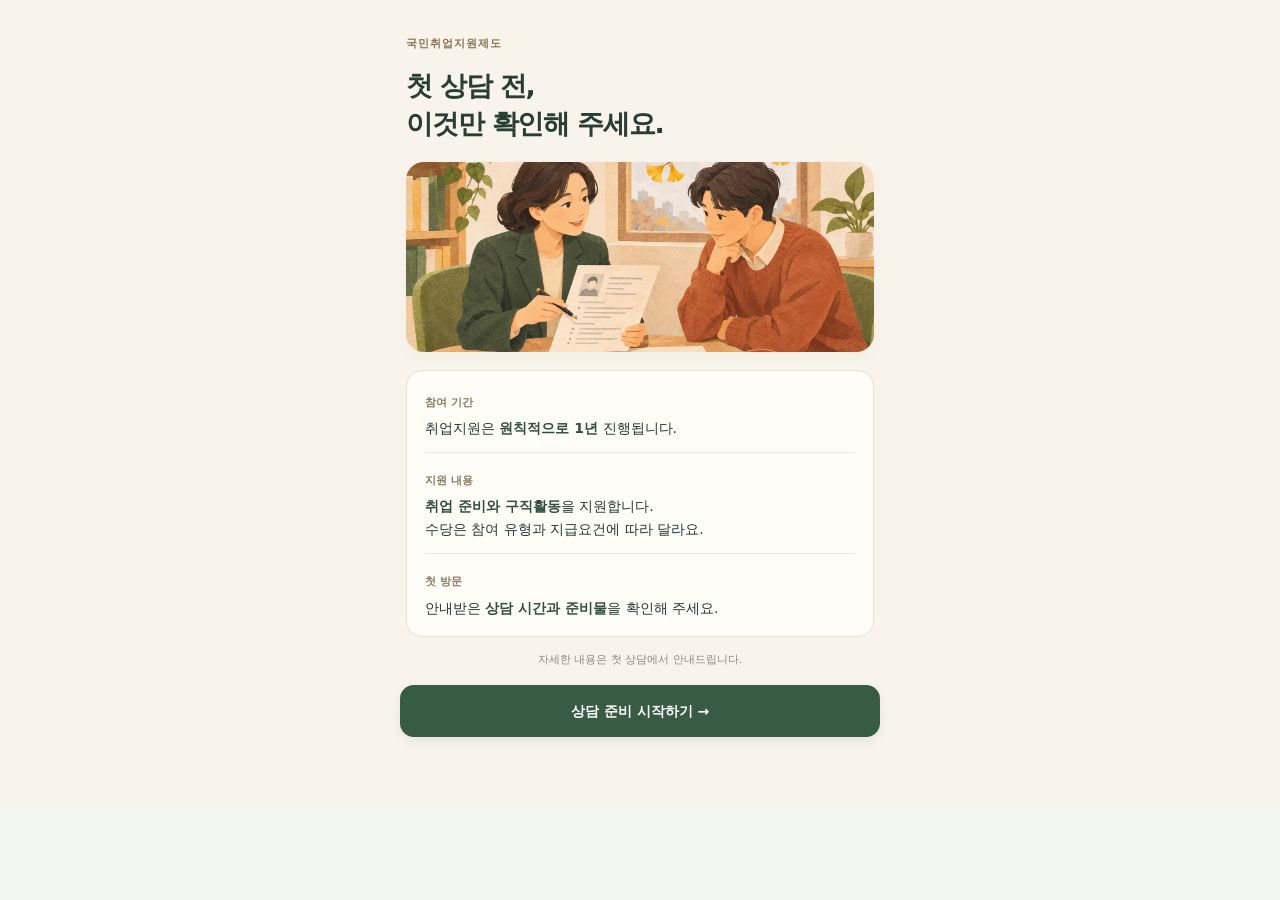
==== first-counseling/index.html @ 96f87c72 "Add autumn employment counseling illustration and warm compact mobile design" ====
<!doctype html>
<html lang="ko"><head><meta charset="utf-8"><meta name="viewport" content="width=device-width,initial-scale=1"><meta name="theme-color" content="#245d50"><title>초기상담 전 꼭 확인해 주세요</title><style>
:root{font-family:'Malgun Gothic',system-ui,sans-serif;color:#203a34;background:#f4f6f2;line-height:1.7}*{box-sizing:border-box}body{margin:0}header{background:#245d50;color:white;padding:54px 24px 68px}header>div,main,footer{max-width:680px;margin:auto}.eyebrow{font-size:12px;letter-spacing:2px;color:#cbe1d6}h1{font-size:clamp(27px,6vw,38px);line-height:1.4;letter-spacing:-1.3px;margin:16px 0}header p{color:#e0ece5;margin:0}main{padding:0 20px 30px}.progress{position:relative;margin-top:-26px;background:white;border:1px solid #dce5dc;border-radius:16px;padding:18px 22px;box-shadow:0 6px 24px #203a3408}.progress-top{display:flex;justify-content:space-between;font-size:13px;font-weight:bold}.track{height:5px;background:#e8eee7;border-radius:5px;margin-top:12px}.bar{height:100%;width:0;background:#35836a;transition:width .2s;border-radius:5px}article{background:white;border:1px solid #e0e6de;padding:26px;border-radius:18px;margin-top:18px}.step{font-size:12px;font-weight:bold;letter-spacing:1px;color:#47846d}h2{font-size:21px;letter-spacing:-.6px;margin:7px 0 12px}p{margin:8px 0;font-size:15px}.muted,small{color:#6a7972}ul{padding-left:20px;margin:12px 0 22px}li{font-size:14px;margin:9px 0}.check{display:flex;align-items:flex-start;gap:10px;padding-top:17px;border-top:1px solid #edf0e9;font-size:14px;cursor:pointer}input{accent-color:#245d50;width:19px;height:19px;margin:3px 0;flex-shrink:0}button,a.action{font:inherit;font-size:14px;font-weight:bold;border:0;border-radius:10px;padding:14px 18px;display:block;width:100%;text-align:center;text-decoration:none;cursor:pointer;background:#edf4ef;color:#245d50;margin:18px 0}a.kakao{background:#fee500;color:#322b10}button:disabled{cursor:not-allowed;opacity:.55}.pending{font-size:12px;background:#f7f5ec;color:#7c7150;padding:9px 12px;border-radius:8px;margin:12px 0 18px}.finish{background:#245d50;color:white;margin-top:24px}.status{text-align:center;font-size:13px;min-height:24px}.draft{font-size:12px;color:#6a7972;text-align:center;padding:18px 10px 0}footer{padding:0 24px 32px;font-size:12px;color:#78857c;text-align:center}article[hidden]{display:none}h3{font-size:17px;margin-top:28px}ol{padding-left:22px;font-size:14px}ol li{margin:12px 0}#prev{margin-top:24px}button:focus-visible,a:focus-visible,input:focus-visible{outline:3px solid #e3ab53;outline-offset:4px}@media(max-width:480px){header{padding-top:35px}article{padding:22px}main{padding-left:15px;padding-right:15px}}

.process-summary{display:flex;justify-content:space-between;align-items:center;gap:12px;margin:25px 0 16px;padding:18px;background:#245d50;color:#fff;border-radius:12px}.process-summary strong{display:block;font-size:22px;letter-spacing:2px}.process-summary span{font-size:12px}.pill{border:1px solid #84aa98;border-radius:20px;padding:4px 10px;white-space:nowrap}.session-grid{display:grid;grid-template-columns:repeat(3,minmax(0,1fr));gap:10px}.session{background:#f2f6ef;border:1px solid #dce7d8;border-radius:12px;padding:17px 13px}.session-no{font-size:11px;font-weight:bold;color:#5d7a67}.session h3{margin:10px 0;font-size:15px;letter-spacing:-.5px;line-height:1.5}.session p{font-size:12px;color:#687d6d;line-height:1.8;margin:0 0 15px}.session-tag{display:inline-block;background:#fff;color:#356449;border-radius:5px;padding:3px 7px;font-size:11px}.process-note{font-size:11px;color:#7c857c;margin-top:12px}.section-title{margin-top:32px}.table-wrap{border:1px solid #dfe7db;border-radius:12px;overflow:hidden}table{border-collapse:collapse;width:100%;font-size:13px;text-align:left}caption{position:absolute;width:1px;height:1px;overflow:hidden;clip-path:inset(50%)}thead{background:#edf3e8;color:#426248}th,td{padding:14px 15px;border-bottom:1px solid #e5ebe0;vertical-align:top}tbody th{width:64px;white-space:nowrap;color:#355b42;background:#fafbf7}tbody tr:last-child>*{border-bottom:0}td small{display:block;font-size:11px;margin-top:3px;color:#7c887d}h2{font-size:27px;line-height:1.5}@media(max-width:540px){.session-grid{grid-template-columns:1fr}.session{position:relative;padding:16px 18px 16px 38px;border-left:4px solid #80a38a}.session h3{font-size:17px;margin:4px 0}.session p{font-size:13px;margin-bottom:5px}.session p br{display:none}.session-tag{position:absolute;right:15px;top:15px}.process-summary{padding:15px}.process-summary strong{font-size:19px}.pill{font-size:10px!important}th,td{padding:12px}h2{font-size:25px}}

[hidden]{display:none!important}.navigation{display:grid;grid-template-columns:88px minmax(0,1fr);gap:12px;margin:24px 0 0}.navigation.welcome-nav{grid-template-columns:minmax(0,1fr)}.navigation button{width:auto;min-width:0;min-height:54px;margin:0!important;padding:14px 12px;white-space:nowrap;line-height:1.4}.navigation .finish{background:#245d50}.welcome{background:#fff;padding:30px;border:1px solid #dfe7dc;border-radius:18px;margin-top:-26px;position:relative}.welcome h2{font-size:29px;margin:14px 0}.welcome-lead{line-height:1.9;color:#5f7367}.welcome-grid{display:grid;grid-template-columns:repeat(2,minmax(0,1fr));gap:12px;margin:24px 0}.welcome-grid>div{padding:19px;background:#f1f6ec;border-radius:12px}.welcome-symbol{font-size:12px;font-weight:bold;color:#679076}.welcome h3{margin:10px 0;font-size:17px}.welcome-grid p{font-size:13px;color:#687c6d}.welcome-support{padding:18px 20px;border-left:3px solid #85a78c;background:#f8f9f4;border-radius:0 10px 10px 0}.welcome-support p{font-size:13px;color:#6c7b6e}.welcome-route{display:flex;flex-wrap:wrap;align-items:center;gap:7px;margin:15px 0 22px;font-size:12px}.welcome-route span{background:#eef3e9;padding:7px 9px;border-radius:8px}.welcome-route b{color:#9cac9e}.official{color:#52745c;font-size:12px;text-underline-offset:4px}@media(max-width:480px){.welcome{padding:23px}.welcome h2{font-size:25px}.welcome-grid{grid-template-columns:1fr}.welcome-grid p br{display:none}.navigation{grid-template-columns:72px minmax(0,1fr);gap:8px}.navigation button{font-size:13px}}

body:has(#welcome:not([hidden])) header{display:none}body:has(#welcome:not([hidden])) main{padding-top:24px}body:has(#welcome:not([hidden])) .welcome{margin-top:0;border:0;background:transparent;padding:16px 8px 8px}body:has(#welcome:not([hidden])) .welcome h2{font-size:28px;line-height:1.5;margin:18px 0 28px}body:has(#welcome:not([hidden])) .draft,body:has(#welcome:not([hidden])) footer{display:none}.basics>div{padding:17px 0;border-bottom:1px solid #dce5dc}.basics>div:first-child{padding-top:0}.basics>div:last-child{border-bottom:0}.basics>div>span{font-size:12px;font-weight:bold;color:#668170}.basics p{font-size:15px;line-height:1.8;margin:5px 0 0}.welcome-end{font-size:12px;color:#78877a;margin:18px 0 0}body:has(#welcome:not([hidden])) .navigation{margin-top:20px}

body:has(#welcome:not([hidden])){background:#f8f4ec}body:has(#welcome:not([hidden])) main{max-width:520px;padding-top:22px}body:has(#welcome:not([hidden])) .welcome{padding:6px 6px 0}body:has(#welcome:not([hidden])) .welcome .step{font-size:11px;letter-spacing:1px;color:#8a7152}body:has(#welcome:not([hidden])) .welcome h2{font-size:27px;line-height:1.4;margin:12px 0 19px;letter-spacing:-1.2px;color:#293e32}.counseling-hero{display:block;width:100%;height:190px;object-fit:cover;object-position:center 42%;border-radius:18px;margin:0 0 18px;box-shadow:0 5px 16px #6b57390a}.basics{background:#fffdf8;border:1px solid #e9e1d4;border-radius:16px;padding:4px 18px}.basics>div{padding:12px 0;border-color:#eee8dd}.basics>div:first-child{padding-top:12px}.basics>div>span{color:#8b795d;font-size:11px}.basics p{font-size:14px;line-height:1.65;margin-top:3px}.basics strong{color:#304f3c;font-weight:700}.welcome-end{text-align:center;margin:14px 0 0;font-size:11px;color:#8b877a}body:has(#welcome:not([hidden])) .navigation{margin-top:16px}body:has(#welcome:not([hidden])) .finish{background:#375b43;border-radius:14px;box-shadow:0 4px 12px #375b4318;min-height:52px}@media(max-width:380px){.counseling-hero{height:160px}body:has(#welcome:not([hidden])) .welcome h2{font-size:25px}.basics p{font-size:13px}}
</style></head><body>
<header><div><span class="eyebrow">국민취업지원제도</span><h1>참여 안내와<br>첫 상담 준비</h1><p>참여 절차를 확인하고 상담을 준비해 주세요.</p></div></header>
<main><section id="welcome" class="welcome" aria-labelledby="welcome-title"><span class="step">국민취업지원제도</span><h2 id="welcome-title" tabindex="-1">첫 상담 전,<br>이것만 확인해 주세요.</h2><img class="counseling-hero" src="assets/counseling-autumn.png" width="1536" height="1024" alt="가을빛 상담실에서 이력서와 취업활동계획을 함께 살펴보는 상담사와 참여자" fetchpriority="high"><div class="basics"><div><span>참여 기간</span><p>취업지원은 <strong>원칙적으로 1년</strong> 진행됩니다.</p></div><div><span>지원 내용</span><p><strong>취업 준비와 구직활동</strong>을 지원합니다.<br>수당은 참여 유형과 지급요건에 따라 달라요.</p></div><div><span>첫 방문</span><p>안내받은 <strong>상담 시간과 준비물</strong>을 확인해 주세요.</p></div></div><p class="welcome-end">자세한 내용은 첫 상담에서 안내드립니다.</p></section><div class="progress"><div class="progress-top"><span>상담 준비 체크</span><span id="count" aria-live="polite">1 / 3 단계</span></div><div class="track"><div class="bar" id="bar"></div></div></div>
<article><span class="step">STEP 01 · 상담 프로세스</span><h2>세 번의 만남으로,<br>나의 취업 계획을 함께.</h2><p class="muted">상담에서 무엇을 하고, 무엇을 준비하는지 미리 확인해 주세요.</p><div class="process-summary"><div><strong>01 → 02 → 03</strong><span>약 3~5일 간격 · 일정은 상담사와 조율</span></div><span class="pill">총 3회 상담</span></div><div class="session-grid"><div class="session"><span class="session-no">1차 상담</span><h3>초기상담</h3><p>경험과 희망 직무,<br>현재 상황을 이야기해요.</p><span class="session-tag">초기상담</span></div><div class="session"><span class="session-no">2차 상담</span><h3>해석상담</h3><p>검사 결과를 함께 살펴보고<br>나의 특성과 방향을 알아봐요.</p><span class="session-tag">검사 결과 이해</span></div><div class="session"><span class="session-no">3차 상담</span><h3>IAP 상담</h3><p>취업 목표와 실천할 활동을<br>취업활동계획으로 정리해요.</p><span class="session-tag">취업활동계획 수립</span></div></div><p class="process-note">상담은 약 3~5일 간격으로 진행합니다. 전체 기간은 정해져 있지 않으며, 구체적인 일정은 상담사와 조율합니다.</p><h3 class="section-title">상담 전, 이것만 기억해 주세요</h3><div class="table-wrap"><table><caption>참여자가 준비하고 지켜야 할 사항</caption><thead><tr><th scope="col">구분</th><th scope="col">꼭 확인할 내용</th></tr></thead><tbody><tr><th scope="row">일정</th><td>예약된 상담 시간에 방문해 주세요.<br><small>변경·지각 시 담당자에게 미리 연락</small></td></tr><tr><th scope="row">준비</th><td>개별 안내받은 준비물과 서류를 챙겨 주세요.<br><small>예약 안내 메시지에서 확인</small></td></tr><tr><th scope="row">상담</th><td>희망 직무와 현재 상황을 정확히 알려 주세요.<br><small>궁금한 점도 미리 생각해 오세요</small></td></tr><tr><th scope="row">참여</th><td>함께 정한 활동 계획에 참여해 주세요.<br><small>실천이 어렵다면 상담사와 상의</small></td></tr><tr><th scope="row">연락</th><td>안내 메시지를 확인하고 변경사항을 알려 주세요.<br><small>연락처·취업 상황 등이 바뀌었을 때</small></td></tr></tbody></table></div><label class="check"><input type="checkbox" id="guide"><span>상담 과정과 지켜야 할 사항을 확인했습니다.</span></label></article>
<article><span class="step">STEP 02 · 카카오톡 채널</span><h2>상담 안내를 받아 주세요</h2><p class="muted">상담 일정과 참여 관련 안내를 받으실 수 있도록 카카오톡 채널을 추가해 주세요.</p><div id="channel-link"></div><label class="check"><input type="checkbox" id="channel"><span>카카오톡 채널 추가를 완료했습니다.</span></label><p><small>채널 추가가 어려우시면 담당자에게 말씀해 주세요.</small></p></article>
<article><span class="step">STEP 03 · 센터 오시는 길</span><h2>센터에서 기다리겠습니다</h2><p>방문 전 위치와 이동 경로를 확인해 주세요.</p><div id="map" style="height:260px;background:#edf2e9;border-radius:12px;display:grid;place-items:center;text-align:center">센터 위치 연결 준비 중입니다.</div><h3 id="center-name">센터 정보 준비 중</h3><p id="address">센터 주소가 등록되면 표시됩니다.</p><div id="map-links"></div><h3>버스로 오시나요?</h3><p id="bus-info">아래 길찾기에서 출발지를 입력하고 ‘대중교통’을 선택하면 버스·환승 경로를 확인할 수 있습니다.</p><p class="muted">예약된 상담 시간과 준비물도 다시 확인해 주세요.</p></article><div class="navigation"><button id="prev" type="button" hidden>이전</button><button class="finish" id="next" type="button">상담 준비 시작하기 →</button></div><p class="status" id="status" role="status"></p><p class="draft">확인 체크는 이 화면에서만 처리됩니다.<br>담당자에게 완료 여부가 전송되지는 않습니다.</p></main><footer>첫 상담에서 만나 뵙겠습니다.</footer>
<script src="config.js"></script><script src="app.js"></script></body></html>
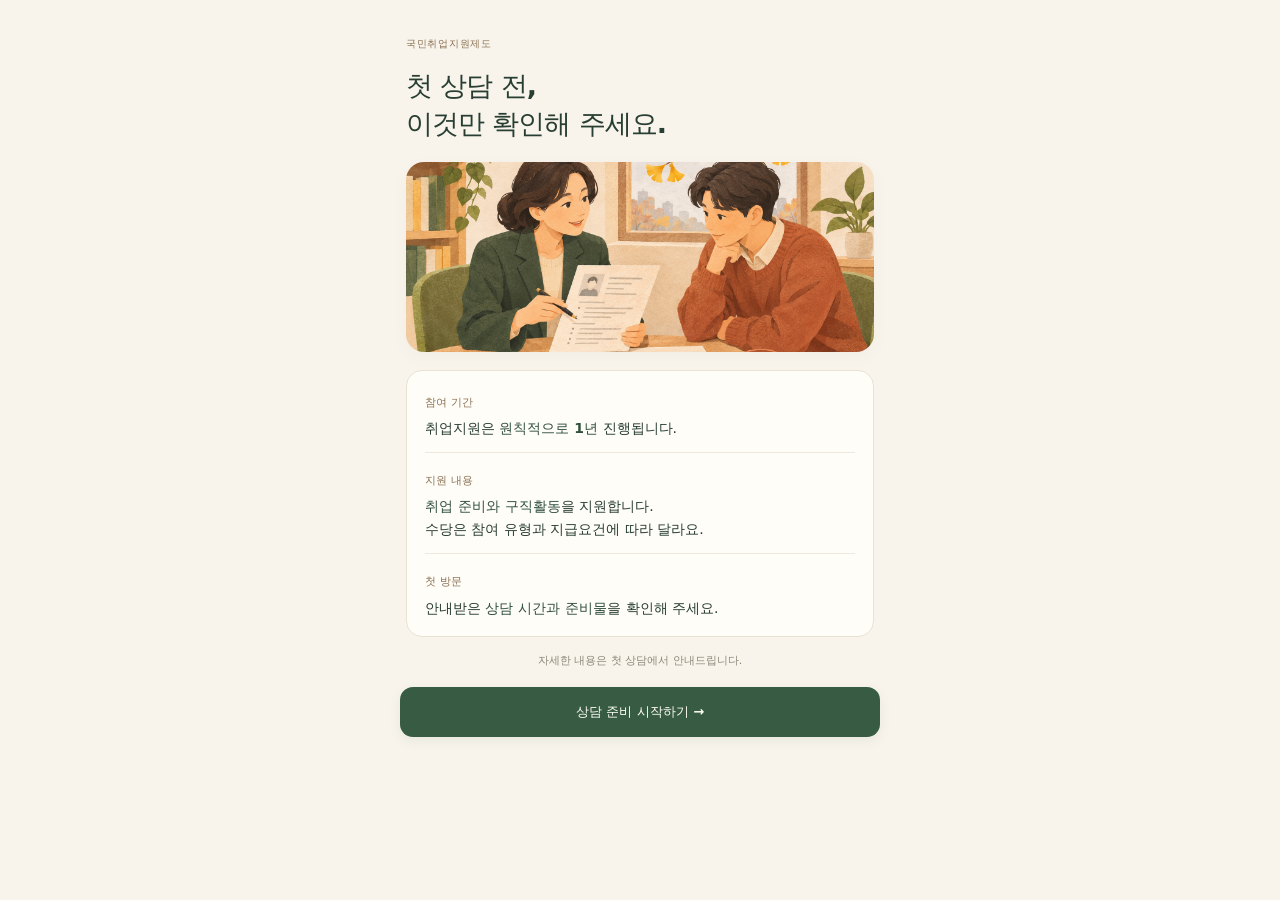
==== commit 668153f8: "Unify all counseling guide screens with warm autumn mobile design" ====
--- a/first-counseling/index.html
+++ b/first-counseling/index.html
@@ -1,18 +1,8 @@
 <!doctype html>
-<html lang="ko"><head><meta charset="utf-8"><meta name="viewport" content="width=device-width,initial-scale=1"><meta name="theme-color" content="#245d50"><title>초기상담 전 꼭 확인해 주세요</title><style>
-:root{font-family:'Malgun Gothic',system-ui,sans-serif;color:#203a34;background:#f4f6f2;line-height:1.7}*{box-sizing:border-box}body{margin:0}header{background:#245d50;color:white;padding:54px 24px 68px}header>div,main,footer{max-width:680px;margin:auto}.eyebrow{font-size:12px;letter-spacing:2px;color:#cbe1d6}h1{font-size:clamp(27px,6vw,38px);line-height:1.4;letter-spacing:-1.3px;margin:16px 0}header p{color:#e0ece5;margin:0}main{padding:0 20px 30px}.progress{position:relative;margin-top:-26px;background:white;border:1px solid #dce5dc;border-radius:16px;padding:18px 22px;box-shadow:0 6px 24px #203a3408}.progress-top{display:flex;justify-content:space-between;font-size:13px;font-weight:bold}.track{height:5px;background:#e8eee7;border-radius:5px;margin-top:12px}.bar{height:100%;width:0;background:#35836a;transition:width .2s;border-radius:5px}article{background:white;border:1px solid #e0e6de;padding:26px;border-radius:18px;margin-top:18px}.step{font-size:12px;font-weight:bold;letter-spacing:1px;color:#47846d}h2{font-size:21px;letter-spacing:-.6px;margin:7px 0 12px}p{margin:8px 0;font-size:15px}.muted,small{color:#6a7972}ul{padding-left:20px;margin:12px 0 22px}li{font-size:14px;margin:9px 0}.check{display:flex;align-items:flex-start;gap:10px;padding-top:17px;border-top:1px solid #edf0e9;font-size:14px;cursor:pointer}input{accent-color:#245d50;width:19px;height:19px;margin:3px 0;flex-shrink:0}button,a.action{font:inherit;font-size:14px;font-weight:bold;border:0;border-radius:10px;padding:14px 18px;display:block;width:100%;text-align:center;text-decoration:none;cursor:pointer;background:#edf4ef;color:#245d50;margin:18px 0}a.kakao{background:#fee500;color:#322b10}button:disabled{cursor:not-allowed;opacity:.55}.pending{font-size:12px;background:#f7f5ec;color:#7c7150;padding:9px 12px;border-radius:8px;margin:12px 0 18px}.finish{background:#245d50;color:white;margin-top:24px}.status{text-align:center;font-size:13px;min-height:24px}.draft{font-size:12px;color:#6a7972;text-align:center;padding:18px 10px 0}footer{padding:0 24px 32px;font-size:12px;color:#78857c;text-align:center}article[hidden]{display:none}h3{font-size:17px;margin-top:28px}ol{padding-left:22px;font-size:14px}ol li{margin:12px 0}#prev{margin-top:24px}button:focus-visible,a:focus-visible,input:focus-visible{outline:3px solid #e3ab53;outline-offset:4px}@media(max-width:480px){header{padding-top:35px}article{padding:22px}main{padding-left:15px;padding-right:15px}}
-
-.process-summary{display:flex;justify-content:space-between;align-items:center;gap:12px;margin:25px 0 16px;padding:18px;background:#245d50;color:#fff;border-radius:12px}.process-summary strong{display:block;font-size:22px;letter-spacing:2px}.process-summary span{font-size:12px}.pill{border:1px solid #84aa98;border-radius:20px;padding:4px 10px;white-space:nowrap}.session-grid{display:grid;grid-template-columns:repeat(3,minmax(0,1fr));gap:10px}.session{background:#f2f6ef;border:1px solid #dce7d8;border-radius:12px;padding:17px 13px}.session-no{font-size:11px;font-weight:bold;color:#5d7a67}.session h3{margin:10px 0;font-size:15px;letter-spacing:-.5px;line-height:1.5}.session p{font-size:12px;color:#687d6d;line-height:1.8;margin:0 0 15px}.session-tag{display:inline-block;background:#fff;color:#356449;border-radius:5px;padding:3px 7px;font-size:11px}.process-note{font-size:11px;color:#7c857c;margin-top:12px}.section-title{margin-top:32px}.table-wrap{border:1px solid #dfe7db;border-radius:12px;overflow:hidden}table{border-collapse:collapse;width:100%;font-size:13px;text-align:left}caption{position:absolute;width:1px;height:1px;overflow:hidden;clip-path:inset(50%)}thead{background:#edf3e8;color:#426248}th,td{padding:14px 15px;border-bottom:1px solid #e5ebe0;vertical-align:top}tbody th{width:64px;white-space:nowrap;color:#355b42;background:#fafbf7}tbody tr:last-child>*{border-bottom:0}td small{display:block;font-size:11px;margin-top:3px;color:#7c887d}h2{font-size:27px;line-height:1.5}@media(max-width:540px){.session-grid{grid-template-columns:1fr}.session{position:relative;padding:16px 18px 16px 38px;border-left:4px solid #80a38a}.session h3{font-size:17px;margin:4px 0}.session p{font-size:13px;margin-bottom:5px}.session p br{display:none}.session-tag{position:absolute;right:15px;top:15px}.process-summary{padding:15px}.process-summary strong{font-size:19px}.pill{font-size:10px!important}th,td{padding:12px}h2{font-size:25px}}
-
-[hidden]{display:none!important}.navigation{display:grid;grid-template-columns:88px minmax(0,1fr);gap:12px;margin:24px 0 0}.navigation.welcome-nav{grid-template-columns:minmax(0,1fr)}.navigation button{width:auto;min-width:0;min-height:54px;margin:0!important;padding:14px 12px;white-space:nowrap;line-height:1.4}.navigation .finish{background:#245d50}.welcome{background:#fff;padding:30px;border:1px solid #dfe7dc;border-radius:18px;margin-top:-26px;position:relative}.welcome h2{font-size:29px;margin:14px 0}.welcome-lead{line-height:1.9;color:#5f7367}.welcome-grid{display:grid;grid-template-columns:repeat(2,minmax(0,1fr));gap:12px;margin:24px 0}.welcome-grid>div{padding:19px;background:#f1f6ec;border-radius:12px}.welcome-symbol{font-size:12px;font-weight:bold;color:#679076}.welcome h3{margin:10px 0;font-size:17px}.welcome-grid p{font-size:13px;color:#687c6d}.welcome-support{padding:18px 20px;border-left:3px solid #85a78c;background:#f8f9f4;border-radius:0 10px 10px 0}.welcome-support p{font-size:13px;color:#6c7b6e}.welcome-route{display:flex;flex-wrap:wrap;align-items:center;gap:7px;margin:15px 0 22px;font-size:12px}.welcome-route span{background:#eef3e9;padding:7px 9px;border-radius:8px}.welcome-route b{color:#9cac9e}.official{color:#52745c;font-size:12px;text-underline-offset:4px}@media(max-width:480px){.welcome{padding:23px}.welcome h2{font-size:25px}.welcome-grid{grid-template-columns:1fr}.welcome-grid p br{display:none}.navigation{grid-template-columns:72px minmax(0,1fr);gap:8px}.navigation button{font-size:13px}}
-
-body:has(#welcome:not([hidden])) header{display:none}body:has(#welcome:not([hidden])) main{padding-top:24px}body:has(#welcome:not([hidden])) .welcome{margin-top:0;border:0;background:transparent;padding:16px 8px 8px}body:has(#welcome:not([hidden])) .welcome h2{font-size:28px;line-height:1.5;margin:18px 0 28px}body:has(#welcome:not([hidden])) .draft,body:has(#welcome:not([hidden])) footer{display:none}.basics>div{padding:17px 0;border-bottom:1px solid #dce5dc}.basics>div:first-child{padding-top:0}.basics>div:last-child{border-bottom:0}.basics>div>span{font-size:12px;font-weight:bold;color:#668170}.basics p{font-size:15px;line-height:1.8;margin:5px 0 0}.welcome-end{font-size:12px;color:#78877a;margin:18px 0 0}body:has(#welcome:not([hidden])) .navigation{margin-top:20px}
-
-body:has(#welcome:not([hidden])){background:#f8f4ec}body:has(#welcome:not([hidden])) main{max-width:520px;padding-top:22px}body:has(#welcome:not([hidden])) .welcome{padding:6px 6px 0}body:has(#welcome:not([hidden])) .welcome .step{font-size:11px;letter-spacing:1px;color:#8a7152}body:has(#welcome:not([hidden])) .welcome h2{font-size:27px;line-height:1.4;margin:12px 0 19px;letter-spacing:-1.2px;color:#293e32}.counseling-hero{display:block;width:100%;height:190px;object-fit:cover;object-position:center 42%;border-radius:18px;margin:0 0 18px;box-shadow:0 5px 16px #6b57390a}.basics{background:#fffdf8;border:1px solid #e9e1d4;border-radius:16px;padding:4px 18px}.basics>div{padding:12px 0;border-color:#eee8dd}.basics>div:first-child{padding-top:12px}.basics>div>span{color:#8b795d;font-size:11px}.basics p{font-size:14px;line-height:1.65;margin-top:3px}.basics strong{color:#304f3c;font-weight:700}.welcome-end{text-align:center;margin:14px 0 0;font-size:11px;color:#8b877a}body:has(#welcome:not([hidden])) .navigation{margin-top:16px}body:has(#welcome:not([hidden])) .finish{background:#375b43;border-radius:14px;box-shadow:0 4px 12px #375b4318;min-height:52px}@media(max-width:380px){.counseling-hero{height:160px}body:has(#welcome:not([hidden])) .welcome h2{font-size:25px}.basics p{font-size:13px}}
-</style></head><body>
-<header><div><span class="eyebrow">국민취업지원제도</span><h1>참여 안내와<br>첫 상담 준비</h1><p>참여 절차를 확인하고 상담을 준비해 주세요.</p></div></header>
+<html lang="ko"><head><meta charset="utf-8"><meta name="viewport" content="width=device-width,initial-scale=1"><meta name="theme-color" content="#245d50"><title>초기상담 전 꼭 확인해 주세요</title><link rel="stylesheet" href="style.css"></head><body>
+<header class="brand"><img src="assets/counseling-autumn.png" width="44" height="44" alt=""><div><span>국민취업지원제도</span><strong>첫 상담 준비</strong></div><span class="brand-leaf" aria-hidden="true">✦</span></header>
 <main><section id="welcome" class="welcome" aria-labelledby="welcome-title"><span class="step">국민취업지원제도</span><h2 id="welcome-title" tabindex="-1">첫 상담 전,<br>이것만 확인해 주세요.</h2><img class="counseling-hero" src="assets/counseling-autumn.png" width="1536" height="1024" alt="가을빛 상담실에서 이력서와 취업활동계획을 함께 살펴보는 상담사와 참여자" fetchpriority="high"><div class="basics"><div><span>참여 기간</span><p>취업지원은 <strong>원칙적으로 1년</strong> 진행됩니다.</p></div><div><span>지원 내용</span><p><strong>취업 준비와 구직활동</strong>을 지원합니다.<br>수당은 참여 유형과 지급요건에 따라 달라요.</p></div><div><span>첫 방문</span><p>안내받은 <strong>상담 시간과 준비물</strong>을 확인해 주세요.</p></div></div><p class="welcome-end">자세한 내용은 첫 상담에서 안내드립니다.</p></section><div class="progress"><div class="progress-top"><span>상담 준비 체크</span><span id="count" aria-live="polite">1 / 3 단계</span></div><div class="track"><div class="bar" id="bar"></div></div></div>
-<article><span class="step">STEP 01 · 상담 프로세스</span><h2>세 번의 만남으로,<br>나의 취업 계획을 함께.</h2><p class="muted">상담에서 무엇을 하고, 무엇을 준비하는지 미리 확인해 주세요.</p><div class="process-summary"><div><strong>01 → 02 → 03</strong><span>약 3~5일 간격 · 일정은 상담사와 조율</span></div><span class="pill">총 3회 상담</span></div><div class="session-grid"><div class="session"><span class="session-no">1차 상담</span><h3>초기상담</h3><p>경험과 희망 직무,<br>현재 상황을 이야기해요.</p><span class="session-tag">초기상담</span></div><div class="session"><span class="session-no">2차 상담</span><h3>해석상담</h3><p>검사 결과를 함께 살펴보고<br>나의 특성과 방향을 알아봐요.</p><span class="session-tag">검사 결과 이해</span></div><div class="session"><span class="session-no">3차 상담</span><h3>IAP 상담</h3><p>취업 목표와 실천할 활동을<br>취업활동계획으로 정리해요.</p><span class="session-tag">취업활동계획 수립</span></div></div><p class="process-note">상담은 약 3~5일 간격으로 진행합니다. 전체 기간은 정해져 있지 않으며, 구체적인 일정은 상담사와 조율합니다.</p><h3 class="section-title">상담 전, 이것만 기억해 주세요</h3><div class="table-wrap"><table><caption>참여자가 준비하고 지켜야 할 사항</caption><thead><tr><th scope="col">구분</th><th scope="col">꼭 확인할 내용</th></tr></thead><tbody><tr><th scope="row">일정</th><td>예약된 상담 시간에 방문해 주세요.<br><small>변경·지각 시 담당자에게 미리 연락</small></td></tr><tr><th scope="row">준비</th><td>개별 안내받은 준비물과 서류를 챙겨 주세요.<br><small>예약 안내 메시지에서 확인</small></td></tr><tr><th scope="row">상담</th><td>희망 직무와 현재 상황을 정확히 알려 주세요.<br><small>궁금한 점도 미리 생각해 오세요</small></td></tr><tr><th scope="row">참여</th><td>함께 정한 활동 계획에 참여해 주세요.<br><small>실천이 어렵다면 상담사와 상의</small></td></tr><tr><th scope="row">연락</th><td>안내 메시지를 확인하고 변경사항을 알려 주세요.<br><small>연락처·취업 상황 등이 바뀌었을 때</small></td></tr></tbody></table></div><label class="check"><input type="checkbox" id="guide"><span>상담 과정과 지켜야 할 사항을 확인했습니다.</span></label></article>
-<article><span class="step">STEP 02 · 카카오톡 채널</span><h2>상담 안내를 받아 주세요</h2><p class="muted">상담 일정과 참여 관련 안내를 받으실 수 있도록 카카오톡 채널을 추가해 주세요.</p><div id="channel-link"></div><label class="check"><input type="checkbox" id="channel"><span>카카오톡 채널 추가를 완료했습니다.</span></label><p><small>채널 추가가 어려우시면 담당자에게 말씀해 주세요.</small></p></article>
-<article><span class="step">STEP 03 · 센터 오시는 길</span><h2>센터에서 기다리겠습니다</h2><p>방문 전 위치와 이동 경로를 확인해 주세요.</p><div id="map" style="height:260px;background:#edf2e9;border-radius:12px;display:grid;place-items:center;text-align:center">센터 위치 연결 준비 중입니다.</div><h3 id="center-name">센터 정보 준비 중</h3><p id="address">센터 주소가 등록되면 표시됩니다.</p><div id="map-links"></div><h3>버스로 오시나요?</h3><p id="bus-info">아래 길찾기에서 출발지를 입력하고 ‘대중교통’을 선택하면 버스·환승 경로를 확인할 수 있습니다.</p><p class="muted">예약된 상담 시간과 준비물도 다시 확인해 주세요.</p></article><div class="navigation"><button id="prev" type="button" hidden>이전</button><button class="finish" id="next" type="button">상담 준비 시작하기 →</button></div><p class="status" id="status" role="status"></p><p class="draft">확인 체크는 이 화면에서만 처리됩니다.<br>담당자에게 완료 여부가 전송되지는 않습니다.</p></main><footer>첫 상담에서 만나 뵙겠습니다.</footer>
+<article><span class="step">STEP 01 · 상담 프로세스</span><h2>상담은 이렇게 진행돼요</h2><p class="muted">초기상담부터 취업활동계획 수립까지, 총 3회 진행합니다.</p><div class="process-summary"><div><strong>초기 → 해석 → IAP</strong><span>약 3~5일 간격 · 일정은 상담사와 조율</span></div><span class="pill">총 3회 상담</span></div><div class="session-grid"><div class="session"><span class="session-no">1차 상담</span><h3>초기상담</h3><p>경험과 희망 직무,<br>현재 상황을 이야기해요.</p><span class="session-tag">초기상담</span></div><div class="session"><span class="session-no">2차 상담</span><h3>해석상담</h3><p>검사 결과를 함께 살펴보고<br>나의 특성과 방향을 알아봐요.</p><span class="session-tag">검사 결과 이해</span></div><div class="session"><span class="session-no">3차 상담</span><h3>IAP 상담</h3><p>취업 목표와 실천할 활동을<br>취업활동계획으로 정리해요.</p><span class="session-tag">취업활동계획 수립</span></div></div><p class="process-note">상담은 약 3~5일 간격으로 진행합니다. 전체 기간은 정해져 있지 않으며, 구체적인 일정은 상담사와 조율합니다.</p><h3 class="section-title">상담 전, 이것만 기억해 주세요</h3><div class="table-wrap"><table><caption>참여자가 준비하고 지켜야 할 사항</caption><thead><tr><th scope="col">구분</th><th scope="col">꼭 확인할 내용</th></tr></thead><tbody><tr><th scope="row">일정</th><td>예약된 상담 시간에 방문해 주세요.<br><small>변경·지각 시 담당자에게 미리 연락</small></td></tr><tr><th scope="row">준비</th><td>개별 안내받은 준비물과 서류를 챙겨 주세요.<br><small>예약 안내 메시지에서 확인</small></td></tr><tr><th scope="row">상담</th><td>희망 직무와 현재 상황을 정확히 알려 주세요.<br><small>궁금한 점도 미리 생각해 오세요</small></td></tr><tr><th scope="row">참여</th><td>함께 정한 활동 계획에 참여해 주세요.<br><small>실천이 어렵다면 상담사와 상의</small></td></tr><tr><th scope="row">연락</th><td>안내 메시지를 확인하고 변경사항을 알려 주세요.<br><small>연락처·취업 상황 등이 바뀌었을 때</small></td></tr></tbody></table></div><label class="check"><input type="checkbox" id="guide"><span>상담 과정과 지켜야 할 사항을 확인했습니다.</span></label></article>
+<article><span class="step">STEP 02 · 카카오톡 채널</span><h2>중요한 안내를 받아 주세요</h2><p class="muted">상담 일정과 참여 관련 안내를 받으실 수 있도록 카카오톡 채널을 추가해 주세요.</p><div class="channel-card"><span class="channel-bubble" aria-hidden="true">톡</span><strong>센터 카카오톡 채널</strong><p>상담 일정 · 참여 안내</p><div id="channel-link"></div></div><label class="check"><input type="checkbox" id="channel"><span>카카오톡 채널 추가를 완료했습니다.</span></label><p><small>채널 추가가 어려우시면 담당자에게 말씀해 주세요.</small></p></article>
+<article><span class="step">STEP 03 · 센터 오시는 길</span><h2>오시는 길을 확인해 주세요</h2><p>방문 전 위치와 이동 경로를 확인해 주세요.</p><div id="map" class="center-map">센터 위치 연결 준비 중입니다.</div><div class="address-card"><span class="address-label">방문 장소</span><h3 id="center-name">센터 정보 준비 중</h3><p id="address">센터 주소가 등록되면 표시됩니다.</p></div><div id="map-links"></div><h3 class="bus-title">버스로 오시나요?</h3><p id="bus-info">아래 길찾기에서 출발지를 입력하고 ‘대중교통’을 선택하면 버스·환승 경로를 확인할 수 있습니다.</p><p class="muted">예약된 상담 시간과 준비물도 다시 확인해 주세요.</p></article><div class="navigation"><button id="prev" type="button" hidden>이전</button><button class="finish" id="next" type="button">상담 준비 시작하기 →</button></div><p class="status" id="status" role="status"></p><p class="draft">확인 체크는 이 화면에서만 처리됩니다.<br>담당자에게 완료 여부가 전송되지는 않습니다.</p></main><footer>첫 상담에서 만나 뵙겠습니다.</footer>
 <script src="config.js"></script><script src="app.js"></script></body></html>
--- a/first-counseling/style.css
+++ b/first-counseling/style.css
@@ -0,0 +1 @@
+:root{font-family:'Malgun Gothic',system-ui,sans-serif;color:#293e32;background:#f8f4ec;line-height:1.7;font-synthesis:none;--ink:#293e32;--green:#375b43;--paper:#fffdf8;--line:#e9e1d4;--muted:#7e8173;--gold:#8a7152}*{box-sizing:border-box}[hidden]{display:none!important}body{margin:0}main{max-width:520px;margin:auto;padding:0 20px 24px}.brand{max-width:480px;margin:22px auto 18px;display:flex;align-items:center;gap:11px;padding:0 6px}.brand img{width:44px;height:44px;border-radius:13px;object-fit:cover}.brand div{display:grid}.brand span{font-size:10px;color:var(--gold);letter-spacing:.6px}.brand strong{font-size:14px;font-weight:700}.brand .brand-leaf{margin-left:auto;font-size:24px;color:#b19b63;padding:0 7px}.progress{padding:0 6px 17px;margin:0}.progress-top{display:flex;justify-content:space-between;color:#7b7f6f;font-size:11px}.track{height:4px;border-radius:4px;background:#e7e2d5;margin-top:10px;overflow:hidden}.bar{height:100%;background:#80916b;transition:width .2s}article,.welcome{padding:22px;background:var(--paper);border:1px solid var(--line);border-radius:19px}.step{font-size:10px;font-weight:bold;color:var(--gold);letter-spacing:.7px}h2{font-size:25px;line-height:1.45;letter-spacing:-1px;margin:12px 0 14px}h3{font-size:15px;line-height:1.5;margin:24px 0 12px;letter-spacing:-.3px}p{font-size:14px;line-height:1.75;margin:8px 0}.muted,small{color:var(--muted)}.muted{font-size:13px}.process-summary{background:#f1eddf;border:1px solid #e8e0cc;border-radius:13px;padding:15px;margin:20px 0 14px;display:flex;align-items:center;justify-content:space-between;gap:10px}.process-summary strong{font-size:15px;display:block;color:#4f6244}.process-summary div>span{display:block;font-size:10px;color:#87846e;margin-top:4px}.pill{white-space:nowrap;font-size:10px;color:#6c725c;border:1px solid #d8d1bc;border-radius:20px;padding:4px 8px}.session-grid{display:grid;gap:9px}.session{position:relative;border:1px solid #e8e5d9;background:#f8f7ef;border-radius:12px;padding:13px 15px 13px 20px;overflow:hidden}.session:before{content:'';position:absolute;inset:15px auto 15px 0;width:3px;background:#96a780;border-radius:3px}.session-no{font-size:10px;color:#8b8d75}.session h3{margin:3px 0 4px;font-size:16px;color:#3b5740}.session p{font-size:12px;color:#7c8270;margin:0;line-height:1.7}.session p br{display:none}.session-tag{display:none}.process-note{font-size:10px;color:#8b897a;margin-top:13px}.section-title{margin-top:25px}.table-wrap{border:1px solid var(--line);border-radius:12px;overflow:hidden}table{width:100%;border-collapse:collapse;font-size:12px;text-align:left}caption{position:absolute;width:1px;height:1px;overflow:hidden;clip-path:inset(50%)}thead{background:#f0eddf;color:#7e7962}th,td{padding:11px 12px;border-bottom:1px solid #eee7db;vertical-align:top}tbody th{width:50px;white-space:nowrap;background:#f8f5ec;color:#696f57}tbody tr:last-child>*{border-bottom:0}td small{font-size:10px;display:block;margin-top:3px;line-height:1.6;color:#8b8b7d}.check{display:flex;gap:9px;align-items:flex-start;font-size:12px;line-height:1.8;border-top:1px solid var(--line);padding-top:18px;margin-top:22px;cursor:pointer}input[type=checkbox]{accent-color:var(--green);width:18px;height:18px;flex-shrink:0;margin:2px 0 0}button,a.action{font:inherit;cursor:pointer;text-decoration:none;border:0;font-size:13px;font-weight:700;text-align:center;line-height:1.5;border-radius:13px;padding:14px 12px;min-height:50px;display:block;background:#edece1;color:var(--green)}a.action{width:100%;margin:14px 0 0}.navigation{display:grid;grid-template-columns:72px minmax(0,1fr);gap:9px;margin-top:17px}.navigation.welcome-nav{grid-template-columns:minmax(0,1fr)}.navigation button{min-width:0;white-space:nowrap;margin:0;width:auto}.navigation .finish{background:var(--green);color:#fffdf7;box-shadow:0 4px 12px #375b4314}button:disabled{opacity:.45;cursor:not-allowed}.status{text-align:center;min-height:18px;margin:10px 0 0;font-size:11px;color:#858675}.draft{font-size:10px;text-align:center;color:#a09c8e;line-height:1.7;margin-top:16px}footer{font-size:10px;text-align:center;color:#a29e8f;padding:0 20px 22px}.pending{font-size:12px;background:#f2ecdc;color:#88795c;border-radius:10px;padding:12px}.channel-card{background:#f5f1e5;border:1px solid #e8e0cf;border-radius:15px;padding:24px 18px 18px;text-align:center;margin:24px 0}.channel-bubble{position:relative;display:grid;place-items:center;width:52px;height:47px;margin:0 auto 16px;background:#e8d57f;color:#5a5337;border-radius:18px;font-size:17px;font-weight:bold}.channel-bubble:after{content:'';position:absolute;left:10px;bottom:-4px;width:12px;height:12px;background:#e8d57f;transform:skewY(-30deg)}.channel-card>strong{display:block;font-size:16px;color:#535f44}.channel-card>p{font-size:11px;color:#96907b;margin:5px 0 19px}a.kakao{background:#f8df60;color:#524626;border:1px solid #e6d06e}.channel-card .action{margin-top:0}article>p>small{font-size:11px}.center-map{height:220px;background:#eeede3;border:1px solid var(--line);border-radius:13px;display:grid;place-items:center;text-align:center;font-size:12px;color:#8b897b;overflow:hidden;margin-top:22px}.address-card{padding:15px 0 2px}.address-label{font-size:10px;color:var(--gold)}.address-card h3{margin:4px 0;font-size:16px}.address-card p{font-size:13px;color:#7e8271;margin:4px 0}#map-links{display:grid;gap:8px}#map-links .action{margin:0;background:#efeee2;border:1px solid #e5e2d4;font-size:12px}.bus-title{font-size:14px;margin-top:22px}#bus-info{font-size:12px;color:#818572}article>p:last-child.muted{font-size:11px;margin-top:15px}.welcome{border:0;background:transparent;padding:6px 6px 0}.welcome h2{font-size:27px;line-height:1.4;margin:12px 0 19px}.counseling-hero{display:block;width:100%;height:190px;object-fit:cover;object-position:center 42%;border-radius:18px;margin:0 0 18px;box-shadow:0 5px 16px #6b57390a}.basics{background:var(--paper);border:1px solid var(--line);border-radius:16px;padding:4px 18px}.basics>div{padding:12px 0;border-bottom:1px solid #eee8dd}.basics>div:last-child{border-bottom:0}.basics>div>span{color:var(--gold);font-size:11px;font-weight:bold}.basics p{font-size:14px;line-height:1.65;margin:3px 0 0}.basics strong{color:#304f3c}.welcome-end{text-align:center;margin:14px 0 0;font-size:11px;color:#8b877a}body:has(#welcome:not([hidden])) .brand,body:has(#welcome:not([hidden])) .draft,body:has(#welcome:not([hidden])) footer{display:none}body:has(#welcome:not([hidden])) main{padding-top:22px}body:has(#welcome:not([hidden])) .status:empty{display:none}:focus-visible{outline:3px solid #b9a36b;outline-offset:4px}h2:focus{outline:none}@media(max-width:520px){.brand{margin:18px 20px 16px}main{padding-left:16px;padding-right:16px}article{padding:20px}h2{font-size:24px}.process-summary{padding:13px 12px}.process-summary strong{font-size:14px}.process-summary div>span{font-size:9px}.pill{font-size:9px;padding:4px 7px}}@media(max-width:380px){.counseling-hero{height:160px}.welcome h2{font-size:25px}.basics p{font-size:13px}article{padding:18px}.navigation button{font-size:12px}.process-summary{flex-wrap:wrap}.process-summary .pill{margin-left:auto}}
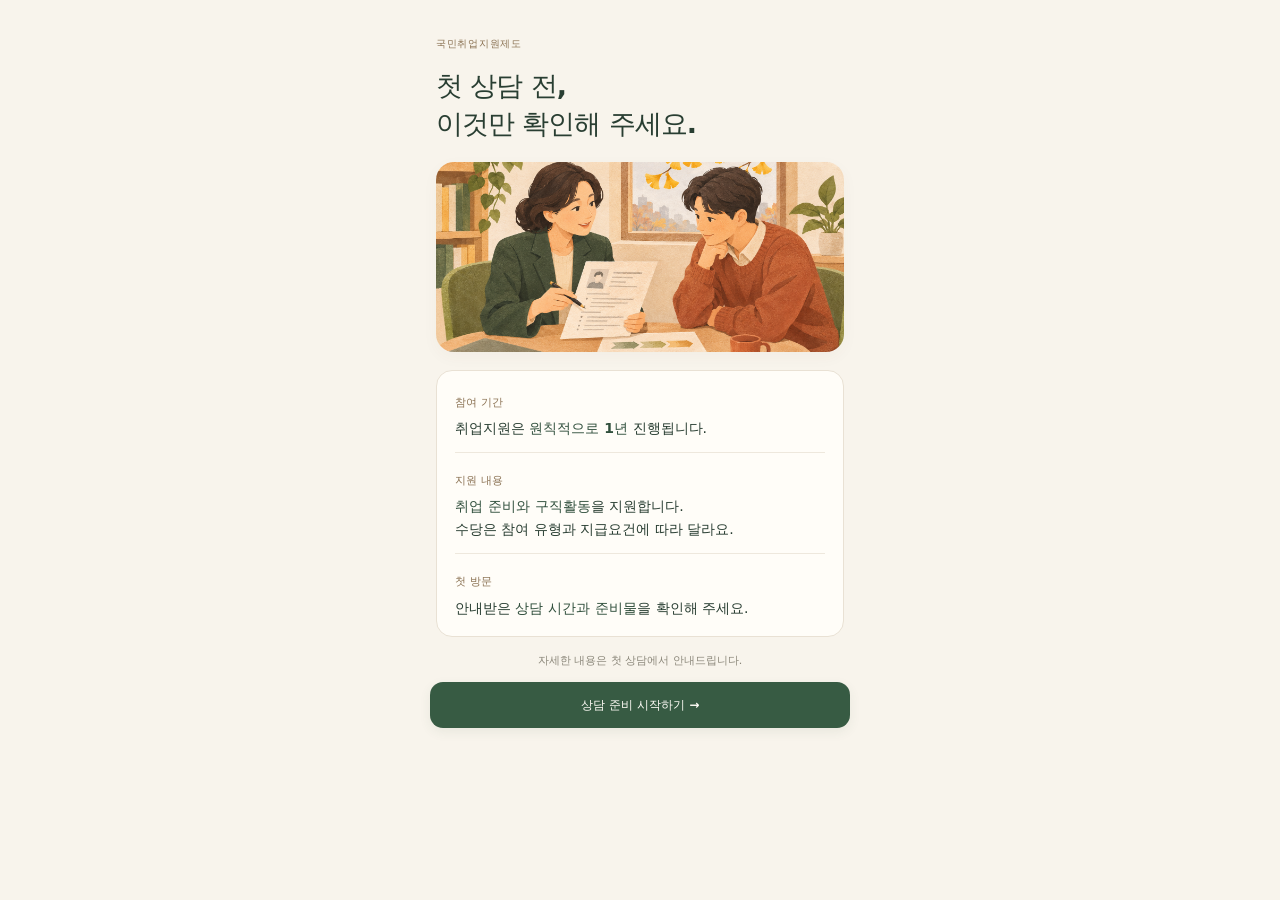
==== commit c4fc6c59: "Split consultation flow and essential rules into compact mobile steps" ====
--- a/first-counseling/index.html
+++ b/first-counseling/index.html
@@ -1,8 +1,8 @@
 <!doctype html>
 <html lang="ko"><head><meta charset="utf-8"><meta name="viewport" content="width=device-width,initial-scale=1"><meta name="theme-color" content="#245d50"><title>초기상담 전 꼭 확인해 주세요</title><link rel="stylesheet" href="style.css"></head><body>
 <header class="brand"><img src="assets/counseling-autumn.png" width="44" height="44" alt=""><div><span>국민취업지원제도</span><strong>첫 상담 준비</strong></div><span class="brand-leaf" aria-hidden="true">✦</span></header>
-<main><section id="welcome" class="welcome" aria-labelledby="welcome-title"><span class="step">국민취업지원제도</span><h2 id="welcome-title" tabindex="-1">첫 상담 전,<br>이것만 확인해 주세요.</h2><img class="counseling-hero" src="assets/counseling-autumn.png" width="1536" height="1024" alt="가을빛 상담실에서 이력서와 취업활동계획을 함께 살펴보는 상담사와 참여자" fetchpriority="high"><div class="basics"><div><span>참여 기간</span><p>취업지원은 <strong>원칙적으로 1년</strong> 진행됩니다.</p></div><div><span>지원 내용</span><p><strong>취업 준비와 구직활동</strong>을 지원합니다.<br>수당은 참여 유형과 지급요건에 따라 달라요.</p></div><div><span>첫 방문</span><p>안내받은 <strong>상담 시간과 준비물</strong>을 확인해 주세요.</p></div></div><p class="welcome-end">자세한 내용은 첫 상담에서 안내드립니다.</p></section><div class="progress"><div class="progress-top"><span>상담 준비 체크</span><span id="count" aria-live="polite">1 / 3 단계</span></div><div class="track"><div class="bar" id="bar"></div></div></div>
-<article><span class="step">STEP 01 · 상담 프로세스</span><h2>상담은 이렇게 진행돼요</h2><p class="muted">초기상담부터 취업활동계획 수립까지, 총 3회 진행합니다.</p><div class="process-summary"><div><strong>초기 → 해석 → IAP</strong><span>약 3~5일 간격 · 일정은 상담사와 조율</span></div><span class="pill">총 3회 상담</span></div><div class="session-grid"><div class="session"><span class="session-no">1차 상담</span><h3>초기상담</h3><p>경험과 희망 직무,<br>현재 상황을 이야기해요.</p><span class="session-tag">초기상담</span></div><div class="session"><span class="session-no">2차 상담</span><h3>해석상담</h3><p>검사 결과를 함께 살펴보고<br>나의 특성과 방향을 알아봐요.</p><span class="session-tag">검사 결과 이해</span></div><div class="session"><span class="session-no">3차 상담</span><h3>IAP 상담</h3><p>취업 목표와 실천할 활동을<br>취업활동계획으로 정리해요.</p><span class="session-tag">취업활동계획 수립</span></div></div><p class="process-note">상담은 약 3~5일 간격으로 진행합니다. 전체 기간은 정해져 있지 않으며, 구체적인 일정은 상담사와 조율합니다.</p><h3 class="section-title">상담 전, 이것만 기억해 주세요</h3><div class="table-wrap"><table><caption>참여자가 준비하고 지켜야 할 사항</caption><thead><tr><th scope="col">구분</th><th scope="col">꼭 확인할 내용</th></tr></thead><tbody><tr><th scope="row">일정</th><td>예약된 상담 시간에 방문해 주세요.<br><small>변경·지각 시 담당자에게 미리 연락</small></td></tr><tr><th scope="row">준비</th><td>개별 안내받은 준비물과 서류를 챙겨 주세요.<br><small>예약 안내 메시지에서 확인</small></td></tr><tr><th scope="row">상담</th><td>희망 직무와 현재 상황을 정확히 알려 주세요.<br><small>궁금한 점도 미리 생각해 오세요</small></td></tr><tr><th scope="row">참여</th><td>함께 정한 활동 계획에 참여해 주세요.<br><small>실천이 어렵다면 상담사와 상의</small></td></tr><tr><th scope="row">연락</th><td>안내 메시지를 확인하고 변경사항을 알려 주세요.<br><small>연락처·취업 상황 등이 바뀌었을 때</small></td></tr></tbody></table></div><label class="check"><input type="checkbox" id="guide"><span>상담 과정과 지켜야 할 사항을 확인했습니다.</span></label></article>
-<article><span class="step">STEP 02 · 카카오톡 채널</span><h2>중요한 안내를 받아 주세요</h2><p class="muted">상담 일정과 참여 관련 안내를 받으실 수 있도록 카카오톡 채널을 추가해 주세요.</p><div class="channel-card"><span class="channel-bubble" aria-hidden="true">톡</span><strong>센터 카카오톡 채널</strong><p>상담 일정 · 참여 안내</p><div id="channel-link"></div></div><label class="check"><input type="checkbox" id="channel"><span>카카오톡 채널 추가를 완료했습니다.</span></label><p><small>채널 추가가 어려우시면 담당자에게 말씀해 주세요.</small></p></article>
-<article><span class="step">STEP 03 · 센터 오시는 길</span><h2>오시는 길을 확인해 주세요</h2><p>방문 전 위치와 이동 경로를 확인해 주세요.</p><div id="map" class="center-map">센터 위치 연결 준비 중입니다.</div><div class="address-card"><span class="address-label">방문 장소</span><h3 id="center-name">센터 정보 준비 중</h3><p id="address">센터 주소가 등록되면 표시됩니다.</p></div><div id="map-links"></div><h3 class="bus-title">버스로 오시나요?</h3><p id="bus-info">아래 길찾기에서 출발지를 입력하고 ‘대중교통’을 선택하면 버스·환승 경로를 확인할 수 있습니다.</p><p class="muted">예약된 상담 시간과 준비물도 다시 확인해 주세요.</p></article><div class="navigation"><button id="prev" type="button" hidden>이전</button><button class="finish" id="next" type="button">상담 준비 시작하기 →</button></div><p class="status" id="status" role="status"></p><p class="draft">확인 체크는 이 화면에서만 처리됩니다.<br>담당자에게 완료 여부가 전송되지는 않습니다.</p></main><footer>첫 상담에서 만나 뵙겠습니다.</footer>
+<main><section id="welcome" class="welcome" aria-labelledby="welcome-title"><span class="step">국민취업지원제도</span><h2 id="welcome-title" tabindex="-1">첫 상담 전,<br>이것만 확인해 주세요.</h2><img class="counseling-hero" src="assets/counseling-autumn.png" width="1536" height="1024" alt="가을빛 상담실에서 이력서와 취업활동계획을 함께 살펴보는 상담사와 참여자" fetchpriority="high"><div class="basics"><div><span>참여 기간</span><p>취업지원은 <strong>원칙적으로 1년</strong> 진행됩니다.</p></div><div><span>지원 내용</span><p><strong>취업 준비와 구직활동</strong>을 지원합니다.<br>수당은 참여 유형과 지급요건에 따라 달라요.</p></div><div><span>첫 방문</span><p>안내받은 <strong>상담 시간과 준비물</strong>을 확인해 주세요.</p></div></div><p class="welcome-end">자세한 내용은 첫 상담에서 안내드립니다.</p></section><div class="progress"><div class="progress-top"><span>상담 준비 체크</span><span id="count" aria-live="polite">1 / 4 단계</span></div><div class="track"><div class="bar" id="bar"></div></div></div>
+<article class="process-page"><span class="step">STEP 01 · 상담 과정</span><h2>상담은 총 3회 진행해요</h2><p class="muted">약 3~5일 간격 · 일정은 상담사와 조율</p><ol class="compact-process"><li><span>1차</span><div><strong>초기상담</strong><p>현재 상황·희망 직무 확인</p></div></li><li><span>2차</span><div><strong>해석상담</strong><p>검사 결과·취업 방향 확인</p></div></li><li><span>3차</span><div><strong>IAP 상담</strong><p>취업활동계획 수립</p></div></li></ol><div class="visit-prep"><h3>첫 방문 준비</h3><div id="preparation-list"></div><div class="contact-actions"></div></div></article><article class="rules-page"><span class="step">STEP 02 · 필수 확인</span><h2>꼭 지켜 주세요</h2><p class="rules-intro">원활한 참여를 위한 필수 사항입니다.</p><ul class="essential-rules"><li><span aria-hidden="true">01</span><div><strong>상담 약속 지키기</strong><p>변경·지각 시 담당자에게 <b>미리 연락</b>해 주세요.</p></div></li><li><span aria-hidden="true">02</span><div><strong>준비물·서류 챙기기</strong><p>예약 안내에 적힌 항목을 확인해 주세요.</p></div></li><li><span aria-hidden="true">03</span><div><strong>현재 상황 정확히 알리기</strong><p>희망 직무와 취업 준비 상황을 알려 주세요.</p></div></li><li><span aria-hidden="true">04</span><div><strong>정한 활동 계획에 참여하기</strong><p>실천이 어려우면 <b>담당자와 상의</b>해 주세요.</p></div></li><li><span aria-hidden="true">05</span><div><strong>안내 확인·변경사항 알리기</strong><p>연락처나 취업 상황이 바뀌면 알려 주세요.</p></div></li></ul><label class="check essential-confirm"><input type="checkbox" id="guide"><span>필수 사항을 읽고 확인했습니다.</span></label></article>
+<article><span class="step">STEP 03 · 카카오톡 채널</span><h2>중요한 안내를 받아 주세요</h2><p class="muted">상담 일정과 참여 관련 안내를 받으실 수 있도록 카카오톡 채널을 추가해 주세요.</p><div class="channel-card"><span class="channel-bubble" aria-hidden="true">톡</span><strong>센터 카카오톡 채널</strong><p>상담 일정 · 참여 안내</p><div id="channel-link"></div></div><label class="check"><input type="checkbox" id="channel"><span>카카오톡 채널 추가를 완료했습니다.</span></label><p><small>채널 추가가 어려우시면 담당자에게 말씀해 주세요.</small></p></article>
+<article><span class="step">STEP 04 · 센터 오시는 길</span><h2>오시는 길을 확인해 주세요</h2><p>방문 전 위치와 이동 경로를 확인해 주세요.</p><div id="map" class="center-map">센터 위치 연결 준비 중입니다.</div><div class="address-card"><span class="address-label">방문 장소</span><h3 id="center-name">센터 정보 준비 중</h3><p id="address">센터 주소가 등록되면 표시됩니다.</p></div><div class="entrance-card"><span class="floor-badge" aria-hidden="true">2F</span><div><strong>건물 2층으로 올라와 주세요</strong><p>울산광역시 북구 송내4길 14</p></div></div><figure id="entrance-photo" hidden><img id="entrance-image" alt="센터 건물 입구" loading="lazy"><figcaption>건물 입구를 확인한 뒤 2층으로 올라와 주세요.</figcaption></figure><div id="map-links"></div><h3 class="bus-title">버스로 오시나요?</h3><p id="bus-info">아래 길찾기에서 출발지를 입력하고 ‘대중교통’을 선택하면 버스·환승 경로를 확인할 수 있습니다.</p><div class="contact-card"><strong>일정 변경·지각·위치 문의</strong><p>방문이 어려우시거나 길을 찾기 어려우시면 연락해 주세요.</p><div class="contact-actions"></div></div></article><div class="navigation"><button id="prev" type="button" hidden>이전</button><button class="finish" id="next" type="button">상담 준비 시작하기 →</button></div><p class="status" id="status" role="status"></p><p class="draft">확인 내용은 담당자에게 전송되지 않습니다.</p></main><footer>첫 상담에서 만나 뵙겠습니다.</footer>
 <script src="config.js"></script><script src="app.js"></script></body></html>
--- a/first-counseling/style.css
+++ b/first-counseling/style.css
@@ -1 +1,7 @@
 :root{font-family:'Malgun Gothic',system-ui,sans-serif;color:#293e32;background:#f8f4ec;line-height:1.7;font-synthesis:none;--ink:#293e32;--green:#375b43;--paper:#fffdf8;--line:#e9e1d4;--muted:#7e8173;--gold:#8a7152}*{box-sizing:border-box}[hidden]{display:none!important}body{margin:0}main{max-width:520px;margin:auto;padding:0 20px 24px}.brand{max-width:480px;margin:22px auto 18px;display:flex;align-items:center;gap:11px;padding:0 6px}.brand img{width:44px;height:44px;border-radius:13px;object-fit:cover}.brand div{display:grid}.brand span{font-size:10px;color:var(--gold);letter-spacing:.6px}.brand strong{font-size:14px;font-weight:700}.brand .brand-leaf{margin-left:auto;font-size:24px;color:#b19b63;padding:0 7px}.progress{padding:0 6px 17px;margin:0}.progress-top{display:flex;justify-content:space-between;color:#7b7f6f;font-size:11px}.track{height:4px;border-radius:4px;background:#e7e2d5;margin-top:10px;overflow:hidden}.bar{height:100%;background:#80916b;transition:width .2s}article,.welcome{padding:22px;background:var(--paper);border:1px solid var(--line);border-radius:19px}.step{font-size:10px;font-weight:bold;color:var(--gold);letter-spacing:.7px}h2{font-size:25px;line-height:1.45;letter-spacing:-1px;margin:12px 0 14px}h3{font-size:15px;line-height:1.5;margin:24px 0 12px;letter-spacing:-.3px}p{font-size:14px;line-height:1.75;margin:8px 0}.muted,small{color:var(--muted)}.muted{font-size:13px}.process-summary{background:#f1eddf;border:1px solid #e8e0cc;border-radius:13px;padding:15px;margin:20px 0 14px;display:flex;align-items:center;justify-content:space-between;gap:10px}.process-summary strong{font-size:15px;display:block;color:#4f6244}.process-summary div>span{display:block;font-size:10px;color:#87846e;margin-top:4px}.pill{white-space:nowrap;font-size:10px;color:#6c725c;border:1px solid #d8d1bc;border-radius:20px;padding:4px 8px}.session-grid{display:grid;gap:9px}.session{position:relative;border:1px solid #e8e5d9;background:#f8f7ef;border-radius:12px;padding:13px 15px 13px 20px;overflow:hidden}.session:before{content:'';position:absolute;inset:15px auto 15px 0;width:3px;background:#96a780;border-radius:3px}.session-no{font-size:10px;color:#8b8d75}.session h3{margin:3px 0 4px;font-size:16px;color:#3b5740}.session p{font-size:12px;color:#7c8270;margin:0;line-height:1.7}.session p br{display:none}.session-tag{display:none}.process-note{font-size:10px;color:#8b897a;margin-top:13px}.section-title{margin-top:25px}.table-wrap{border:1px solid var(--line);border-radius:12px;overflow:hidden}table{width:100%;border-collapse:collapse;font-size:12px;text-align:left}caption{position:absolute;width:1px;height:1px;overflow:hidden;clip-path:inset(50%)}thead{background:#f0eddf;color:#7e7962}th,td{padding:11px 12px;border-bottom:1px solid #eee7db;vertical-align:top}tbody th{width:50px;white-space:nowrap;background:#f8f5ec;color:#696f57}tbody tr:last-child>*{border-bottom:0}td small{font-size:10px;display:block;margin-top:3px;line-height:1.6;color:#8b8b7d}.check{display:flex;gap:9px;align-items:flex-start;font-size:12px;line-height:1.8;border-top:1px solid var(--line);padding-top:18px;margin-top:22px;cursor:pointer}input[type=checkbox]{accent-color:var(--green);width:18px;height:18px;flex-shrink:0;margin:2px 0 0}button,a.action{font:inherit;cursor:pointer;text-decoration:none;border:0;font-size:13px;font-weight:700;text-align:center;line-height:1.5;border-radius:13px;padding:14px 12px;min-height:50px;display:block;background:#edece1;color:var(--green)}a.action{width:100%;margin:14px 0 0}.navigation{display:grid;grid-template-columns:72px minmax(0,1fr);gap:9px;margin-top:17px}.navigation.welcome-nav{grid-template-columns:minmax(0,1fr)}.navigation button{min-width:0;white-space:nowrap;margin:0;width:auto}.navigation .finish{background:var(--green);color:#fffdf7;box-shadow:0 4px 12px #375b4314}button:disabled{opacity:.45;cursor:not-allowed}.status{text-align:center;min-height:18px;margin:10px 0 0;font-size:11px;color:#858675}.draft{font-size:10px;text-align:center;color:#a09c8e;line-height:1.7;margin-top:16px}footer{font-size:10px;text-align:center;color:#a29e8f;padding:0 20px 22px}.pending{font-size:12px;background:#f2ecdc;color:#88795c;border-radius:10px;padding:12px}.channel-card{background:#f5f1e5;border:1px solid #e8e0cf;border-radius:15px;padding:24px 18px 18px;text-align:center;margin:24px 0}.channel-bubble{position:relative;display:grid;place-items:center;width:52px;height:47px;margin:0 auto 16px;background:#e8d57f;color:#5a5337;border-radius:18px;font-size:17px;font-weight:bold}.channel-bubble:after{content:'';position:absolute;left:10px;bottom:-4px;width:12px;height:12px;background:#e8d57f;transform:skewY(-30deg)}.channel-card>strong{display:block;font-size:16px;color:#535f44}.channel-card>p{font-size:11px;color:#96907b;margin:5px 0 19px}a.kakao{background:#f8df60;color:#524626;border:1px solid #e6d06e}.channel-card .action{margin-top:0}article>p>small{font-size:11px}.center-map{height:220px;background:#eeede3;border:1px solid var(--line);border-radius:13px;display:grid;place-items:center;text-align:center;font-size:12px;color:#8b897b;overflow:hidden;margin-top:22px}.address-card{padding:15px 0 2px}.address-label{font-size:10px;color:var(--gold)}.address-card h3{margin:4px 0;font-size:16px}.address-card p{font-size:13px;color:#7e8271;margin:4px 0}#map-links{display:grid;gap:8px}#map-links .action{margin:0;background:#efeee2;border:1px solid #e5e2d4;font-size:12px}.bus-title{font-size:14px;margin-top:22px}#bus-info{font-size:12px;color:#818572}article>p:last-child.muted{font-size:11px;margin-top:15px}.welcome{border:0;background:transparent;padding:6px 6px 0}.welcome h2{font-size:27px;line-height:1.4;margin:12px 0 19px}.counseling-hero{display:block;width:100%;height:190px;object-fit:cover;object-position:center 42%;border-radius:18px;margin:0 0 18px;box-shadow:0 5px 16px #6b57390a}.basics{background:var(--paper);border:1px solid var(--line);border-radius:16px;padding:4px 18px}.basics>div{padding:12px 0;border-bottom:1px solid #eee8dd}.basics>div:last-child{border-bottom:0}.basics>div>span{color:var(--gold);font-size:11px;font-weight:bold}.basics p{font-size:14px;line-height:1.65;margin:3px 0 0}.basics strong{color:#304f3c}.welcome-end{text-align:center;margin:14px 0 0;font-size:11px;color:#8b877a}body:has(#welcome:not([hidden])) .brand,body:has(#welcome:not([hidden])) .draft,body:has(#welcome:not([hidden])) footer{display:none}body:has(#welcome:not([hidden])) main{padding-top:22px}body:has(#welcome:not([hidden])) .status:empty{display:none}:focus-visible{outline:3px solid #b9a36b;outline-offset:4px}h2:focus{outline:none}@media(max-width:520px){.brand{margin:18px 20px 16px}main{padding-left:16px;padding-right:16px}article{padding:20px}h2{font-size:24px}.process-summary{padding:13px 12px}.process-summary strong{font-size:14px}.process-summary div>span{font-size:9px}.pill{font-size:9px;padding:4px 7px}}@media(max-width:380px){.counseling-hero{height:160px}.welcome h2{font-size:25px}.basics p{font-size:13px}article{padding:18px}.navigation button{font-size:12px}.process-summary{flex-wrap:wrap}.process-summary .pill{margin-left:auto}}
+
+.center-map{grid-template-columns:minmax(0,1fr);overflow-wrap:anywhere}.center-map.map-unavailable{height:110px;padding:18px;line-height:1.8;font-size:12px}
+.visit-prep,.contact-card{border:1px solid var(--line);background:#f6f2e7;border-radius:13px;padding:16px;margin-top:22px}.visit-prep h3{margin:0 0 12px}.prep-item{display:flex;gap:9px;align-items:flex-start;font-size:12px;line-height:1.8;margin:9px 0;cursor:pointer}.visit-prep>p,.contact-card>p{font-size:11px;color:var(--muted);margin:10px 0 0}.contact-card>strong{font-size:13px;color:var(--green)}.contact-actions{display:grid;gap:8px}.contact-actions .action{font-size:12px;min-height:44px;margin-top:10px}.contact-actions .contact-call{background:var(--green);color:var(--paper)}.contact-actions .contact-channel{background:#ebe6d5;border:1px solid #dfd6bf}.entrance-card{display:flex;align-items:center;gap:12px;padding:14px;border:1px solid var(--line);border-radius:12px;background:#f6f2e7;margin:12px 0}.floor-badge{background:#e7dfc7;color:#6d7150;width:39px;height:39px;display:grid;place-items:center;border-radius:11px;font-size:16px;font-weight:bold;flex-shrink:0}.entrance-card strong{font-size:12px}.entrance-card p{font-size:10px;color:var(--muted);margin:3px 0 0}#entrance-photo{margin:15px 0}#entrance-image{display:block;width:100%;height:auto;border-radius:12px}#entrance-photo figcaption{font-size:10px;color:var(--muted);margin-top:7px}
+
+/* Compact mobile steps */
+main{max-width:460px;padding-bottom:16px}.brand{max-width:420px;margin-top:14px;margin-bottom:12px}.brand img{width:34px;height:34px;border-radius:10px}.brand strong{font-size:12px}.brand span{font-size:9px}.progress{padding-bottom:12px}.progress-top{font-size:10px}.track{margin-top:7px;height:3px}article{padding:19px;border-radius:16px}h2{font-size:22px;margin:9px 0 9px}.muted{font-size:12px}.compact-process{list-style:none;margin:17px 0;padding:0;display:grid;gap:8px}.compact-process li{display:flex;align-items:center;gap:13px;background:#f4f2e8;border:1px solid #e8e2d4;border-radius:11px;padding:11px 13px;margin:0}.compact-process li>span{font-size:11px;color:#89916c;background:#e9ead9;padding:6px 7px;border-radius:8px;flex-shrink:0}.compact-process strong{font-size:14px;color:#38543e}.compact-process p{font-size:11px;margin:2px 0 0;color:#868774}.visit-prep{padding:12px;margin-top:16px}.visit-prep h3{font-size:13px;margin-bottom:8px}.prep-item{font-size:11px;margin:7px 0}.contact-actions .action{min-height:40px;padding:10px;margin-top:8px}.rules-intro{font-size:12px;color:#9b6553;margin:0 0 16px}.essential-rules{list-style:none;margin:0;padding:0;display:grid;gap:8px}.essential-rules li{display:flex;gap:10px;align-items:flex-start;margin:0;padding:11px 12px;border:1px solid #ebd9c9;border-left:3px solid #b36e4c;border-radius:10px;background:#fcf4e9}.essential-rules li>span{font-size:10px;font-weight:bold;color:#af7854;line-height:22px;flex-shrink:0}.essential-rules strong{font-size:13px;color:#834d35}.essential-rules p{font-size:11px;color:#887563;margin:3px 0 0;line-height:1.65}.essential-rules b{color:#9b4f35}.essential-confirm{border:1px solid #d8dfcb;background:#edf1e5;border-radius:10px;padding:12px;margin-top:15px;font-size:12px;color:#375b43;font-weight:bold}.navigation{margin-top:12px;gap:8px}.navigation button{min-height:46px;padding:12px;font-size:12px}.status{font-size:10px;min-height:0;margin-top:8px}.status:empty{display:none}.draft{font-size:9px;margin-top:11px}footer{display:none}.channel-card{margin:18px 0;padding:18px 15px 15px}.channel-bubble{margin-bottom:12px}.center-map{height:190px}.contact-card{margin-top:16px;padding:12px}@media(max-width:520px){.brand{margin-left:20px;margin-right:20px}article{padding:18px}h2{font-size:22px}}
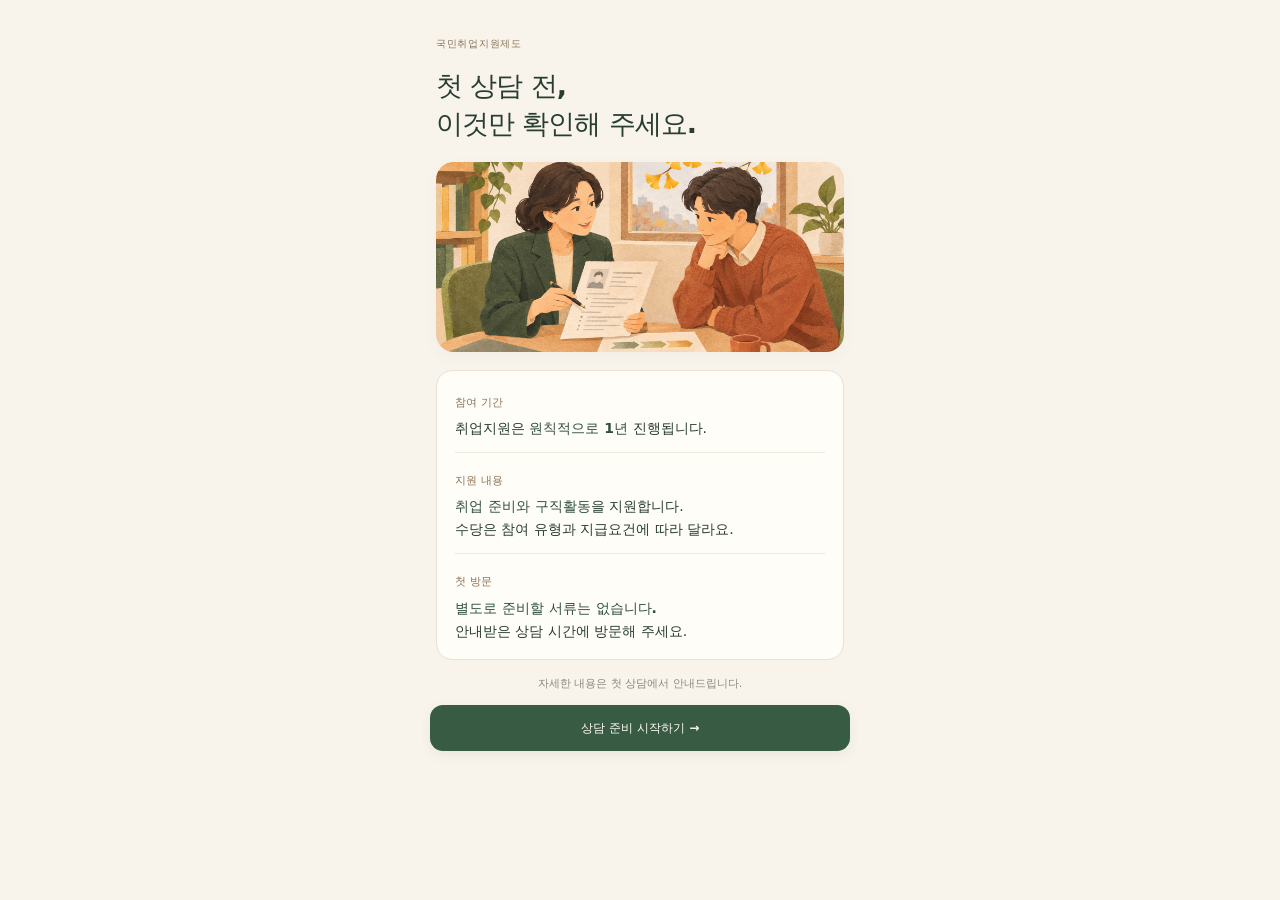
==== commit b3a5db79: "Correct first-visit requirements, direct inquiries to counselor and add completion screen" ====
--- a/first-counseling/index.html
+++ b/first-counseling/index.html
@@ -1,8 +1,8 @@
 <!doctype html>
-<html lang="ko"><head><meta charset="utf-8"><meta name="viewport" content="width=device-width,initial-scale=1"><meta name="theme-color" content="#245d50"><title>초기상담 전 꼭 확인해 주세요</title><link rel="stylesheet" href="style.css"></head><body>
+<html lang="ko"><head><meta charset="utf-8"><meta name="viewport" content="width=device-width,initial-scale=1"><meta name="theme-color" content="#245d50"><title>초기상담 전 꼭 확인해 주세요</title><link rel="stylesheet" href="style.css?v=9"></head><body>
 <header class="brand"><img src="assets/counseling-autumn.png" width="44" height="44" alt=""><div><span>국민취업지원제도</span><strong>첫 상담 준비</strong></div><span class="brand-leaf" aria-hidden="true">✦</span></header>
-<main><section id="welcome" class="welcome" aria-labelledby="welcome-title"><span class="step">국민취업지원제도</span><h2 id="welcome-title" tabindex="-1">첫 상담 전,<br>이것만 확인해 주세요.</h2><img class="counseling-hero" src="assets/counseling-autumn.png" width="1536" height="1024" alt="가을빛 상담실에서 이력서와 취업활동계획을 함께 살펴보는 상담사와 참여자" fetchpriority="high"><div class="basics"><div><span>참여 기간</span><p>취업지원은 <strong>원칙적으로 1년</strong> 진행됩니다.</p></div><div><span>지원 내용</span><p><strong>취업 준비와 구직활동</strong>을 지원합니다.<br>수당은 참여 유형과 지급요건에 따라 달라요.</p></div><div><span>첫 방문</span><p>안내받은 <strong>상담 시간과 준비물</strong>을 확인해 주세요.</p></div></div><p class="welcome-end">자세한 내용은 첫 상담에서 안내드립니다.</p></section><div class="progress"><div class="progress-top"><span>상담 준비 체크</span><span id="count" aria-live="polite">1 / 4 단계</span></div><div class="track"><div class="bar" id="bar"></div></div></div>
-<article class="process-page"><span class="step">STEP 01 · 상담 과정</span><h2>상담은 총 3회 진행해요</h2><p class="muted">약 3~5일 간격 · 일정은 상담사와 조율</p><ol class="compact-process"><li><span>1차</span><div><strong>초기상담</strong><p>현재 상황·희망 직무 확인</p></div></li><li><span>2차</span><div><strong>해석상담</strong><p>검사 결과·취업 방향 확인</p></div></li><li><span>3차</span><div><strong>IAP 상담</strong><p>취업활동계획 수립</p></div></li></ol><div class="visit-prep"><h3>첫 방문 준비</h3><div id="preparation-list"></div><div class="contact-actions"></div></div></article><article class="rules-page"><span class="step">STEP 02 · 필수 확인</span><h2>꼭 지켜 주세요</h2><p class="rules-intro">원활한 참여를 위한 필수 사항입니다.</p><ul class="essential-rules"><li><span aria-hidden="true">01</span><div><strong>상담 약속 지키기</strong><p>변경·지각 시 담당자에게 <b>미리 연락</b>해 주세요.</p></div></li><li><span aria-hidden="true">02</span><div><strong>준비물·서류 챙기기</strong><p>예약 안내에 적힌 항목을 확인해 주세요.</p></div></li><li><span aria-hidden="true">03</span><div><strong>현재 상황 정확히 알리기</strong><p>희망 직무와 취업 준비 상황을 알려 주세요.</p></div></li><li><span aria-hidden="true">04</span><div><strong>정한 활동 계획에 참여하기</strong><p>실천이 어려우면 <b>담당자와 상의</b>해 주세요.</p></div></li><li><span aria-hidden="true">05</span><div><strong>안내 확인·변경사항 알리기</strong><p>연락처나 취업 상황이 바뀌면 알려 주세요.</p></div></li></ul><label class="check essential-confirm"><input type="checkbox" id="guide"><span>필수 사항을 읽고 확인했습니다.</span></label></article>
+<main><section id="welcome" class="welcome" aria-labelledby="welcome-title"><span class="step">국민취업지원제도</span><h2 id="welcome-title" tabindex="-1">첫 상담 전,<br>이것만 확인해 주세요.</h2><img class="counseling-hero" src="assets/counseling-autumn.png" width="1536" height="1024" alt="가을빛 상담실에서 이력서와 취업활동계획을 함께 살펴보는 상담사와 참여자" fetchpriority="high"><div class="basics"><div><span>참여 기간</span><p>취업지원은 <strong>원칙적으로 1년</strong> 진행됩니다.</p></div><div><span>지원 내용</span><p><strong>취업 준비와 구직활동</strong>을 지원합니다.<br>수당은 참여 유형과 지급요건에 따라 달라요.</p></div><div><span>첫 방문</span><p><strong>별도로 준비할 서류는 없습니다.</strong><br>안내받은 상담 시간에 방문해 주세요.</p></div></div><p class="welcome-end">자세한 내용은 첫 상담에서 안내드립니다.</p></section><div class="progress"><div class="progress-top"><span>상담 준비 체크</span><span id="count" aria-live="polite">1 / 4 단계</span></div><div class="track"><div class="bar" id="bar"></div></div></div>
+<article class="process-page"><span class="step">STEP 01 · 상담 과정</span><h2>상담은 총 3회 진행해요</h2><p class="muted">약 3~5일 간격 · 일정은 상담사와 조율</p><ol class="compact-process"><li><span>1차</span><div><strong>초기상담</strong><p>현재 상황·희망 직무 확인</p></div></li><li><span>2차</span><div><strong>해석상담</strong><p>검사 결과·취업 방향 확인</p></div></li><li><span>3차</span><div><strong>IAP 상담</strong><p>취업활동계획 수립</p></div></li></ol><div class="visit-prep"><h3>방문 전 확인</h3><p class="no-documents">별도로 준비할 서류는 없습니다.</p><div id="preparation-list"></div><div class="contact-actions"></div></div></article><article class="rules-page"><span class="step">STEP 02 · 필수 확인</span><h2>꼭 지켜 주세요</h2><p class="rules-intro">원활한 참여를 위한 필수 사항입니다.</p><ul class="essential-rules"><li><span aria-hidden="true">01</span><div><strong>상담 약속 지키기</strong><p>예약된 날짜와 시간에 방문해 주세요.</p></div></li><li><span aria-hidden="true">02</span><div><strong>담당 상담사에게 직접 연락하기</strong><p>일정 변경·지각·위치 문의는 <b>담당 상담사에게</b> 해 주세요.</p></div></li><li><span aria-hidden="true">03</span><div><strong>현재 상황 정확히 알리기</strong><p>희망 직무와 취업 준비 상황을 알려 주세요.</p></div></li><li><span aria-hidden="true">04</span><div><strong>정한 활동 계획에 참여하기</strong><p>실천이 어려우면 <b>담당자와 상의</b>해 주세요.</p></div></li><li><span aria-hidden="true">05</span><div><strong>안내 확인·변경사항 알리기</strong><p>연락처나 취업 상황이 바뀌면 알려 주세요.</p></div></li></ul><label class="check essential-confirm"><input type="checkbox" id="guide"><span>필수 사항을 읽고 확인했습니다.</span></label></article>
 <article><span class="step">STEP 03 · 카카오톡 채널</span><h2>중요한 안내를 받아 주세요</h2><p class="muted">상담 일정과 참여 관련 안내를 받으실 수 있도록 카카오톡 채널을 추가해 주세요.</p><div class="channel-card"><span class="channel-bubble" aria-hidden="true">톡</span><strong>센터 카카오톡 채널</strong><p>상담 일정 · 참여 안내</p><div id="channel-link"></div></div><label class="check"><input type="checkbox" id="channel"><span>카카오톡 채널 추가를 완료했습니다.</span></label><p><small>채널 추가가 어려우시면 담당자에게 말씀해 주세요.</small></p></article>
-<article><span class="step">STEP 04 · 센터 오시는 길</span><h2>오시는 길을 확인해 주세요</h2><p>방문 전 위치와 이동 경로를 확인해 주세요.</p><div id="map" class="center-map">센터 위치 연결 준비 중입니다.</div><div class="address-card"><span class="address-label">방문 장소</span><h3 id="center-name">센터 정보 준비 중</h3><p id="address">센터 주소가 등록되면 표시됩니다.</p></div><div class="entrance-card"><span class="floor-badge" aria-hidden="true">2F</span><div><strong>건물 2층으로 올라와 주세요</strong><p>울산광역시 북구 송내4길 14</p></div></div><figure id="entrance-photo" hidden><img id="entrance-image" alt="센터 건물 입구" loading="lazy"><figcaption>건물 입구를 확인한 뒤 2층으로 올라와 주세요.</figcaption></figure><div id="map-links"></div><h3 class="bus-title">버스로 오시나요?</h3><p id="bus-info">아래 길찾기에서 출발지를 입력하고 ‘대중교통’을 선택하면 버스·환승 경로를 확인할 수 있습니다.</p><div class="contact-card"><strong>일정 변경·지각·위치 문의</strong><p>방문이 어려우시거나 길을 찾기 어려우시면 연락해 주세요.</p><div class="contact-actions"></div></div></article><div class="navigation"><button id="prev" type="button" hidden>이전</button><button class="finish" id="next" type="button">상담 준비 시작하기 →</button></div><p class="status" id="status" role="status"></p><p class="draft">확인 내용은 담당자에게 전송되지 않습니다.</p></main><footer>첫 상담에서 만나 뵙겠습니다.</footer>
-<script src="config.js"></script><script src="app.js"></script></body></html>+<article><span class="step">STEP 04 · 센터 오시는 길</span><h2>오시는 길을 확인해 주세요</h2><p>방문 전 위치와 이동 경로를 확인해 주세요.</p><div id="map" class="center-map">센터 위치 연결 준비 중입니다.</div><div class="address-card"><span class="address-label">방문 장소</span><h3 id="center-name">센터 정보 준비 중</h3><p id="address">센터 주소가 등록되면 표시됩니다.</p></div><div class="entrance-card"><span class="floor-badge" aria-hidden="true">2F</span><div><strong>건물 2층으로 올라와 주세요</strong><p>울산광역시 북구 송내4길 14</p></div></div><figure id="entrance-photo" hidden><img id="entrance-image" alt="센터 건물 입구" loading="lazy"><figcaption>건물 입구를 확인한 뒤 2층으로 올라와 주세요.</figcaption></figure><div id="map-links"></div><h3 class="bus-title">버스로 오시나요?</h3><p id="bus-info">아래 길찾기에서 출발지를 입력하고 ‘대중교통’을 선택하면 버스·환승 경로를 확인할 수 있습니다.</p><div class="contact-card"><strong>일정 변경·지각·위치 문의</strong><p>방문이 어렵거나 길을 찾기 어려우시면 <strong>담당 상담사에게 직접 연락</strong>해 주세요.</p><div class="contact-actions"></div></div></article><section id="completion" class="completion" aria-labelledby="completion-title" hidden><div class="completion-mark" aria-hidden="true">✓</div><span class="step">안내 확인 완료</span><h2 id="completion-title" tabindex="-1">상담 준비를 마쳤어요.</h2><p>예약한 시간에 센터에서 뵙겠습니다.</p><div class="completion-details"><div><span>상담 일정</span><strong>담당 상담사에게 받은 예약 안내 확인</strong></div><div><span>준비 서류</span><strong>별도 준비 서류 없음</strong></div><div><span>방문 장소</span><strong id="completion-address"></strong></div></div><p class="completion-contact">일정 변경·지각·위치 문의는<br><strong>담당 상담사에게 직접 연락</strong>해 주세요.</p><div class="contact-actions"></div><button id="review-location" type="button">오시는 길 다시 보기</button></section><div class="navigation"><button id="prev" type="button" hidden>이전</button><button class="finish" id="next" type="button">상담 준비 시작하기 →</button></div><p class="status" id="status" role="status"></p><p class="draft">확인 내용은 담당자에게 전송되지 않습니다.</p></main><footer>첫 상담에서 만나 뵙겠습니다.</footer>
+<script src="config.js?v=9"></script><script src="app.js?v=9"></script></body></html>
--- a/first-counseling/style.css
+++ b/first-counseling/style.css
@@ -5,3 +5,13 @@
 
 /* Compact mobile steps */
 main{max-width:460px;padding-bottom:16px}.brand{max-width:420px;margin-top:14px;margin-bottom:12px}.brand img{width:34px;height:34px;border-radius:10px}.brand strong{font-size:12px}.brand span{font-size:9px}.progress{padding-bottom:12px}.progress-top{font-size:10px}.track{margin-top:7px;height:3px}article{padding:19px;border-radius:16px}h2{font-size:22px;margin:9px 0 9px}.muted{font-size:12px}.compact-process{list-style:none;margin:17px 0;padding:0;display:grid;gap:8px}.compact-process li{display:flex;align-items:center;gap:13px;background:#f4f2e8;border:1px solid #e8e2d4;border-radius:11px;padding:11px 13px;margin:0}.compact-process li>span{font-size:11px;color:#89916c;background:#e9ead9;padding:6px 7px;border-radius:8px;flex-shrink:0}.compact-process strong{font-size:14px;color:#38543e}.compact-process p{font-size:11px;margin:2px 0 0;color:#868774}.visit-prep{padding:12px;margin-top:16px}.visit-prep h3{font-size:13px;margin-bottom:8px}.prep-item{font-size:11px;margin:7px 0}.contact-actions .action{min-height:40px;padding:10px;margin-top:8px}.rules-intro{font-size:12px;color:#9b6553;margin:0 0 16px}.essential-rules{list-style:none;margin:0;padding:0;display:grid;gap:8px}.essential-rules li{display:flex;gap:10px;align-items:flex-start;margin:0;padding:11px 12px;border:1px solid #ebd9c9;border-left:3px solid #b36e4c;border-radius:10px;background:#fcf4e9}.essential-rules li>span{font-size:10px;font-weight:bold;color:#af7854;line-height:22px;flex-shrink:0}.essential-rules strong{font-size:13px;color:#834d35}.essential-rules p{font-size:11px;color:#887563;margin:3px 0 0;line-height:1.65}.essential-rules b{color:#9b4f35}.essential-confirm{border:1px solid #d8dfcb;background:#edf1e5;border-radius:10px;padding:12px;margin-top:15px;font-size:12px;color:#375b43;font-weight:bold}.navigation{margin-top:12px;gap:8px}.navigation button{min-height:46px;padding:12px;font-size:12px}.status{font-size:10px;min-height:0;margin-top:8px}.status:empty{display:none}.draft{font-size:9px;margin-top:11px}footer{display:none}.channel-card{margin:18px 0;padding:18px 15px 15px}.channel-bubble{margin-bottom:12px}.center-map{height:190px}.contact-card{margin-top:16px;padding:12px}@media(max-width:520px){.brand{margin-left:20px;margin-right:20px}article{padding:18px}h2{font-size:22px}}
+
+/* Distinct essential rule categories */
+.essential-rules li:nth-child(1){--rule-bg:#fcf0e9;--rule-border:#ebcfbc;--rule-accent:#b66440;--rule-title:#86452e}
+.essential-rules li:nth-child(2){--rule-bg:#faf5df;--rule-border:#e5d8aa;--rule-accent:#a18a36;--rule-title:#716024}
+.essential-rules li:nth-child(3){--rule-bg:#edf4eb;--rule-border:#cdddc6;--rule-accent:#6e8e5c;--rule-title:#45623b}
+.essential-rules li:nth-child(4){--rule-bg:#edf3f7;--rule-border:#cbdce6;--rule-accent:#648aa4;--rule-title:#3e627c}
+.essential-rules li:nth-child(5){--rule-bg:#f4eef7;--rule-border:#dfd0e8;--rule-accent:#9273a4;--rule-title:#6c4c7c}
+.essential-rules li{background:var(--rule-bg);border-color:var(--rule-border);border-left-color:var(--rule-accent)}.essential-rules li>span{color:var(--rule-accent)}.essential-rules li strong,.essential-rules li b{color:var(--rule-title)}.essential-rules li p{color:#6f716a}
+
+.no-documents{font-size:12px;color:var(--green);margin:0 0 10px;font-weight:bold}.counselor-contact-note{font-size:11px;line-height:1.7;color:#7e8173;margin:9px 0 0}.completion{background:var(--paper);border:1px solid var(--line);border-radius:16px;padding:25px 19px;text-align:center}.completion-mark{display:grid;place-items:center;margin:0 auto 16px;width:55px;height:55px;border-radius:50%;background:#e4ecd9;color:var(--green);font-size:27px}.completion>p{font-size:13px;color:#818572}.completion-details{background:#f5f2e8;border:1px solid var(--line);border-radius:12px;margin:22px 0;padding:0 15px;text-align:left}.completion-details>div{padding:12px 0;border-bottom:1px solid var(--line)}.completion-details>div:last-child{border:0}.completion-details span{display:block;font-size:10px;color:var(--gold);margin-bottom:4px}.completion-details strong{font-size:12px;font-weight:600}.completion-contact{font-size:12px!important}.completion-contact strong{color:#6a7255}#review-location{width:100%;font-size:12px;min-height:42px;margin-top:17px;background:#eeeadd}body:has(#completion:not([hidden])) .draft{margin-top:14px}
